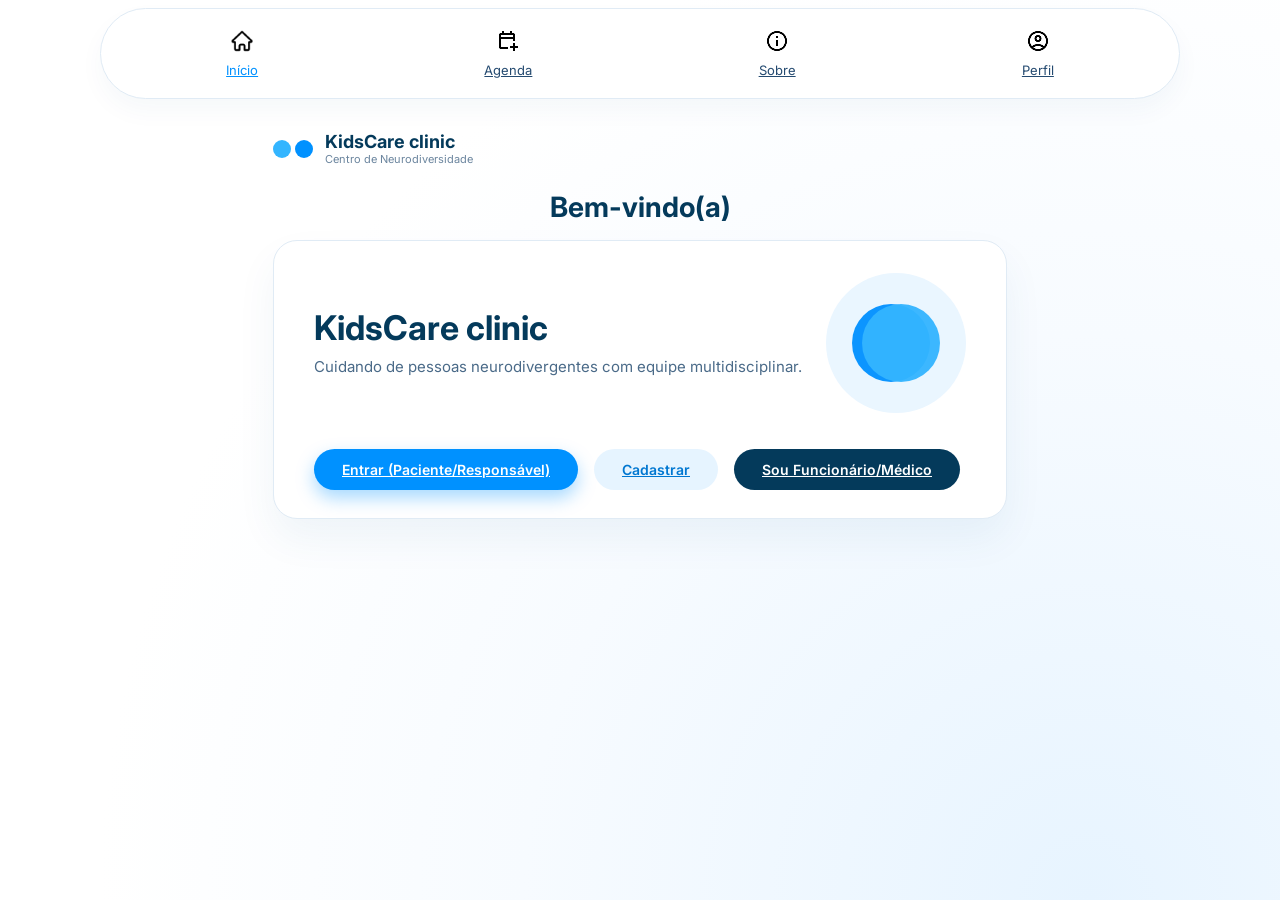
==== index.html @ 4a9fa418 "Feature: Front End of software" ====
<!DOCTYPE html>
<html lang="pt-BR">
<head>
  <meta charset="UTF-8">
  <title>KidsCare clinic - Bem-vindo(a)</title>
  <meta name="viewport" content="width=device-width, initial-scale=1.0">
  <!-- Fonte Google (opcional) -->
  <link rel="preconnect" href="https://fonts.googleapis.com">
  <link rel="preconnect" href="https://fonts.gstatic.com" crossorigin>
  <link href="https://fonts.googleapis.com/css2?family=Inter:wght@300;400;500;600;700&display=swap" rel="stylesheet">
  <link rel="stylesheet" href="css/styles.css">
</head>
<body>
  <div class="app">
    <!-- Barra de navegação superior -->
    <header class="topbar">
      <div class="topbar-inner">
                <nav class="topbar-menu">
          <a class="topbar-item active" href="index.html">
            <span class="topbar-icon">
              <img src="img/botao-de-inicio.png" alt="Logo" style="width: 24px; height: 24px;">
            </span>
            <span class="topbar-label">Início</span>
          </a>
          <a class="topbar-item" href="agendamentos.html">
            <span class="topbar-icon">
              <img src="img/calendar.png" style="width: 24px; height: 24px;">
            </span>
            <span class="topbar-label">Agenda</span>
          </a>
          <a class="topbar-item" href="inicio-clinica.html">
            <span class="topbar-icon">
              <img src="img/info.png" style="width: 24px; height: 24px;">
            </span>
            <span class="topbar-label">Sobre</span>
          </a>
          <a class="topbar-item" href="login-paciente.html">
            <span class="topbar-icon">
              <img src="img/user.png" style="width: 24px; height: 24px;">
            </span>
            <span class="topbar-label">Perfil</span>
          </a>
        </nav>
      </div>
    </header>

    <main class="content">
      <!-- Logo e título da clínica -->
      <section class="logo-row">
        <div class="logo-wrapper">
          <div class="logo-mark">
            <span class="circle circle-left"></span>
            <span class="circle circle-right"></span>
          </div>
          <div class="logo-text">
            <span class="logo-title">KidsCare clinic</span>
            <span class="logo-subtitle">Centro de Neurodiversidade</span>
          </div>
        </div>
      </section>

      <!-- Título de boas-vindas -->
      <section class="welcome-row">
        <h1 class="welcome-title">Bem-vindo(a)</h1>
      </section>

      <!-- Card principal -->
      <section class="hero-card">
        <div class="hero-header">
          <div class="hero-text">
            <h2 class="hero-title">KidsCare clinic</h2>
            <p class="hero-subtitle">
              Cuidando de pessoas neurodivergentes com equipe multidisciplinar.
            </p>
          </div>
          <div class="hero-graphic">
            <div class="graphic-outer-circle">
              <span class="graphic-circle graphic-circle-left"></span>
              <span class="graphic-circle graphic-circle-right"></span>
            </div>
          </div>
        </div>

        <div class="hero-actions">
          <a class="btn btn-primary" href="login-paciente.html">
            Entrar (Paciente/Responsável)
          </a>
          <a class="btn btn-secondary" href="cadastro.html">
            Cadastrar
          </a>
          <a class="btn btn-dark" href="acesso-profissional.html">
            Sou Funcionário/Médico
          </a>
        </div>
      </section>
    </main>
  </div>
</body>
</html>
---- css/styles.css ----
/* ==========================================================================
   Layout base
   ========================================================================== */
*,
*::before,
*::after {
  box-sizing: border-box;
}

html, body {
  height: 100%;
}

body {
  margin: 0;
  font-family: 'Inter', system-ui, -apple-system, BlinkMacSystemFont, 'Segoe UI', sans-serif;
  background:
    radial-gradient(circle at 85% 100%, #e7f4ff 0, #f7fbff 40%, #ffffff 70%);
  color: #043a5b;
}

.app {
  min-height: 100vh;
  display: flex;
  flex-direction: column;
}

/* ==========================================================================
   Topbar
   ========================================================================== */

.topbar {
  width: 100%;
  padding: 8px 16px 0;
}

.topbar-inner {
  max-width: 1080px;
  margin: 0 auto;
  background-color: #ffffff;
  border-radius: 999px;
  border: 1px solid #e0ebf5;
  box-shadow: 0 12px 24px rgba(16, 82, 132, 0.04);
}

.topbar-menu {
  display: flex;
  align-items: center;
  justify-content: space-around;
  padding: 12px 24px;
  gap: 24px;
}

.topbar-item {
  border: none;
  background: transparent;
  cursor: pointer;
  display: flex;
  flex-direction: column;
  align-items: center;
  gap: 4px;
  padding: 8px 16px;
  border-radius: 999px;
  font-size: 13px;
  color: #244a70;
  transition: background 0.2s ease, color 0.2s ease, transform 0.1s ease;
}

.topbar-icon {
  font-size: 20px;
}

.topbar-item:hover {
  background-color: #f1f7ff;
  transform: translateY(-1px);
}

.topbar-item.active {
  color: #0091ff;
}

/* ==========================================================================
   Conteúdo principal
   ========================================================================== */

.content {
  max-width: 1080px;
  margin: 24px auto 40px;
  padding: 0 16px 40px;
}

.logo-row {
  margin-top: 8px;
}

.logo-wrapper {
  display: inline-flex;
  align-items: center;
  gap: 12px;
}

.logo-mark {
  position: relative;
  width: 40px;
  height: 24px;
}

.circle {
  position: absolute;
  top: 50%;
  transform: translateY(-50%);
  width: 18px;
  height: 18px;
  border-radius: 999px;
}

.circle-left {
  left: 0;
  background-color: #33b5ff;
}

.circle-right {
  right: 0;
  background-color: #0091ff;
}

.logo-text {
  display: flex;
  flex-direction: column;
  justify-content: center;
}

.logo-title {
  font-size: 18px;
  font-weight: 700;
  color: #043a5b;
}

.logo-subtitle {
  font-size: 11px;
  color: #6b859e;
}

/* Boas-vindas */

.welcome-row {
  margin: 24px 0 16px;
  text-align: center;
}

.welcome-title {
  margin: 0;
  font-size: 28px;
  color: #043a5b;
  font-weight: 700;
}

/* ==========================================================================
   Card principal
   ========================================================================== */

.hero-card {
  background-color: #ffffff;
  border-radius: 24px;
  border: 1px solid #e0ebf5;
  box-shadow: 0 20px 40px rgba(11, 77, 128, 0.06);
  padding: 32px 40px 28px;
  display: flex;
  flex-direction: column;
  gap: 36px;
}

.hero-header {
  display: flex;
  align-items: center;
  justify-content: space-between;
  gap: 24px;
}

.hero-text {
  max-width: 520px;
}

.hero-title {
  margin: 0 0 8px;
  font-size: 34px;
  color: #043a5b;
}

.hero-subtitle {
  margin: 0;
  font-size: 15px;
  line-height: 1.5;
  color: #4a6a88;
}

.hero-graphic {
  flex: 0 0 auto;
}

.graphic-outer-circle {
  position: relative;
  width: 140px;
  height: 140px;
  border-radius: 999px;
  background-color: #eaf6ff;
  display: flex;
  align-items: center;
  justify-content: center;
}

.graphic-circle {
  position: absolute;
  width: 78px;
  height: 78px;
  border-radius: 999px;
  opacity: 0.95;
}

.graphic-circle-left {
  left: 26px;
  background-color: #0091ff;
}

.graphic-circle-right {
  right: 26px;
  background-color: #33b5ff;
}

/* Botões */

.hero-actions {
  display: flex;
  flex-wrap: wrap;
  gap: 16px;
}

.btn {
  border-radius: 999px;
  padding: 12px 28px;
  font-size: 14px;
  font-weight: 600;
  border: none;
  cursor: pointer;
  transition: box-shadow 0.18s ease, transform 0.1s ease, background-color 0.18s ease,
    color 0.18s ease;
  white-space: nowrap;
}

.btn-primary {
  background-color: #0091ff;
  color: #ffffff;
  box-shadow: 0 8px 18px rgba(0, 145, 255, 0.35);
}

.btn-primary:hover {
  background-color: #0077d1;
  transform: translateY(-1px);
  box-shadow: 0 10px 22px rgba(0, 119, 209, 0.38);
}

.btn-secondary {
  background-color: #e6f4ff;
  color: #0077d1;
}

.btn-secondary:hover {
  background-color: #d3ebff;
  transform: translateY(-1px);
}

.btn-dark {
  background-color: #043a5b;
  color: #ffffff;
}

.btn-dark:hover {
  background-color: #02273d;
  transform: translateY(-1px);
}

/* ==========================================================================
   Responsividade
   ========================================================================== */

@media (max-width: 768px) {
  .topbar-inner {
    border-radius: 24px;
  }

  .topbar-menu {
    justify-content: space-between;
    padding-inline: 16px;
  }

  .content {
    margin-top: 16px;
  }

  .hero-card {
    padding: 24px 20px 24px;
  }

  .hero-header {
    flex-direction: column;
    align-items: flex-start;
  }

  .hero-graphic {
    align-self: center;
  }

  .hero-title {
    font-size: 26px;
  }

  .welcome-title {
    font-size: 24px;
  }

  .hero-actions {
    justify-content: center;
  }

  .btn {
    width: 100%;
    text-align: center;
  }
}


/* ==========================================================================
   Página de Login
   ========================================================================== */

.page-title-row {
  margin: 32px 0 16px;
  text-align: center;
}

.page-title {
  margin: 0;
  font-size: 30px;
  font-weight: 700;
  color: #043a5b;
}

.login-wrapper {
  display: flex;
  justify-content: center;
  margin-top: 8px;
}

.login-card {
  width: 100%;
  max-width: 520px;
  background-color: #ffffff;
  border-radius: 20px;
  border: 1px solid #e0ebf5;
  box-shadow: 0 18px 36px rgba(11, 77, 128, 0.06);
  padding: 24px 32px 20px;
}

.login-card-header {
  margin-bottom: 16px;
}

.login-card-title {
  margin: 0;
  font-size: 16px;
  font-weight: 700;
  color: #043a5b;
}

.form-group {
  display: flex;
  flex-direction: column;
  gap: 6px;
  margin-bottom: 14px;
}

.form-label {
  font-size: 13px;
  font-weight: 500;
  color: #244a70;
}

.form-control {
  border-radius: 10px;
  border: 1px solid #d7e5f3;
  background-color: #f4f8ff;
  padding: 12px 14px;
  font-size: 14px;
  outline: none;
  transition: border-color 0.16s ease, box-shadow 0.16s ease, background-color 0.16s ease;
}

.form-control::placeholder {
  color: #9fb3c6;
}

.form-control:focus {
  background-color: #ffffff;
  border-color: #0091ff;
  box-shadow: 0 0 0 2px rgba(0, 145, 255, 0.15);
}

.btn-block {
  width: 100%;
  justify-content: center;
}

.login-footer {
  margin-top: 10px;
}

.login-footer a {
  font-size: 12px;
  color: #0091ff;
  text-decoration: none;
}

.login-footer a:hover {
  text-decoration: underline;
}

@media (max-width: 768px) {
  .page-title-row {
    margin-top: 24px;
  }

  .page-title {
    font-size: 24px;
  }

  .login-card {
    padding-inline: 20px;
  }
}


/* ==========================================================================
   Página de Cadastro
   ========================================================================== */

.signup-wrapper {
  display: flex;
  justify-content: center;
  margin-top: 8px;
}

.signup-card {
  width: 100%;
  max-width: 920px;
  background-color: #ffffff;
  border-radius: 20px;
  border: 1px solid #e0ebf5;
  box-shadow: 0 18px 36px rgba(11, 77, 128, 0.06);
  padding: 24px 32px 28px;
}

.signup-card-header {
  margin-bottom: 18px;
}

.signup-card-title {
  margin: 0;
  font-size: 16px;
  font-weight: 700;
  color: #043a5b;
}

.signup-grid {
  display: grid;
  grid-template-columns: repeat(2, minmax(0, 1fr));
  column-gap: 24px;
  row-gap: 14px;
}

.signup-actions {
  display: flex;
  justify-content: center;
  margin-top: 24px;
}

.signup-actions .btn-primary {
  min-width: 230px;
}

@media (max-width: 900px) {
  .signup-card {
    padding-inline: 22px;
  }

  .signup-grid {
    grid-template-columns: 1fr;
  }
}


/* ==========================================================================
   Página de Acesso Profissional
   ========================================================================== */

.pro-wrapper {
  display: flex;
  justify-content: center;
  margin-top: 8px;
}

.pro-card {
  width: 100%;
  max-width: 820px;
  background-color: #ffffff;
  border-radius: 20px;
  border: 1px solid #e0ebf5;
  box-shadow: 0 18px 36px rgba(11, 77, 128, 0.06);
  padding: 24px 32px 24px;
}

.pro-card-header {
  margin-bottom: 18px;
}

.pro-card-title {
  margin: 0;
  font-size: 16px;
  font-weight: 700;
  color: #043a5b;
}

.pro-grid {
  display: grid;
  grid-template-columns: repeat(2, minmax(0, 1fr));
  column-gap: 24px;
  row-gap: 14px;
}

.pro-actions {
  margin-top: 20px;
}

@media (max-width: 900px) {
  .pro-card {
    padding-inline: 22px;
  }

  .pro-grid {
    grid-template-columns: 1fr;
  }
}


/* ==========================================================================
   Página Início - Sobre a clínica
   ========================================================================== */

.about-wrapper {
  display: flex;
  flex-direction: column;
  gap: 20px;
  margin-top: 8px;
}

.about-card {
  background-color: #ffffff;
  border-radius: 20px;
  border: 1px solid #e0ebf5;
  box-shadow: 0 18px 36px rgba(11, 77, 128, 0.06);
  padding: 24px 32px 28px;
}

.about-header {
  margin-bottom: 18px;
}

.about-title {
  margin: 0 0 4px;
  font-size: 16px;
  font-weight: 700;
  color: #043a5b;
}

.about-text {
  margin: 0;
  font-size: 14px;
  color: #4a6a88;
}

.about-grid {
  margin-top: 22px;
  display: grid;
  grid-template-columns: repeat(3, minmax(0, 1fr));
  column-gap: 20px;
  row-gap: 18px;
}

.about-photo {
  background-color: #e6f4ff;
  border-radius: 18px;
  overflow: hidden;
  display: flex;
  align-items: center;
  justify-content: center;
}

.about-photo img {
  width: 100%;
  height: 100%;
  object-fit: cover;
  display: block;
}

/* Card de horários */

.schedule-card {
  background-color: #ffffff;
  border-radius: 20px;
  border: 1px solid #e0ebf5;
  box-shadow: 0 18px 36px rgba(11, 77, 128, 0.05);
  padding: 18px 32px;
  font-size: 14px;
  color: #043a5b;
}

@media (max-width: 900px) {
  .about-card {
    padding-inline: 22px;
  }

  .about-grid {
    grid-template-columns: repeat(2, minmax(0, 1fr));
  }
}

@media (max-width: 600px) {
  .about-grid {
    grid-template-columns: 1fr;
  }
}


/* ==========================================================================
   Página de Agendamentos
   ========================================================================== */

.appointments-wrapper {
  margin-top: 8px;
}

.appointments-card {
  background-color: #ffffff;
  border-radius: 20px;
  border: 1px solid #e0ebf5;
  box-shadow: 0 18px 36px rgba(11, 77, 128, 0.06);
  padding: 24px 32px 28px;
}

.appointments-grid {
  display: grid;
  grid-template-columns: 1fr 1.1fr;
  column-gap: 32px;
  row-gap: 24px;
}

.booking-column,
.doctors-column {
  display: flex;
  flex-direction: column;
}

.card-section-title {
  margin: 0 0 18px;
  font-size: 16px;
  font-weight: 700;
  color: #043a5b;
}

.card-section-subtitle {
  margin: -12px 0 14px;
  font-size: 13px;
  color: #4a6a88;
}

.appointments-spacer {
  margin-top: 10px;
}

.btn-ghost {
  background-color: #f2f7ff;
  color: #0091ff;
}

.btn-ghost:hover {
  background-color: #e3efff;
}

.doctor-list {
  display: flex;
  flex-direction: column;
  gap: 12px;
}

.doctor-item {
  display: flex;
  align-items: center;
  gap: 14px;
  background-color: #f7fbff;
  border-radius: 16px;
  border: 1px solid #e0ebf5;
  padding: 14px 18px;
}

.doctor-avatar {
  flex: 0 0 auto;
  width: 44px;
  height: 44px;
  border-radius: 50%;
  background-color: #e0f1ff;
}

.doctor-info {
  display: flex;
  flex-direction: column;
  gap: 2px;
}

.doctor-name {
  font-size: 14px;
  font-weight: 600;
  color: #043a5b;
}

.doctor-meta {
  font-size: 12px;
  color: #6b859e;
}

.doctor-select-btn {
  margin-left: auto;
  padding-inline: 22px;
  font-size: 13px;
}

@media (max-width: 900px) {
  .appointments-card {
    padding-inline: 22px;
  }

  .appointments-grid {
    grid-template-columns: 1fr;
  }
}
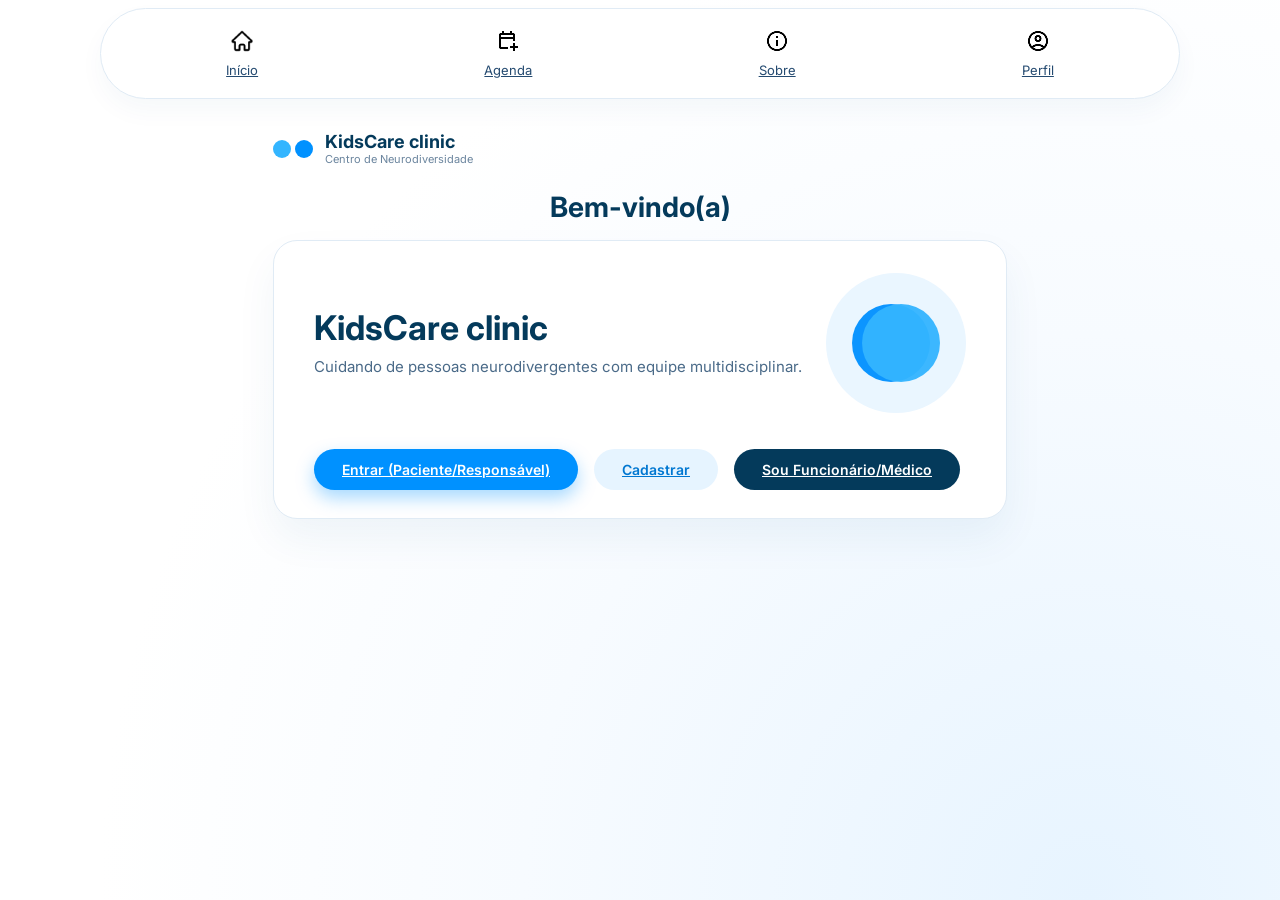
==== commit 26d49a47: "Remove active class from topbar menu items in multiple HTML files" ====
--- a/index.html
+++ b/index.html
@@ -16,7 +16,7 @@
     <header class="topbar">
       <div class="topbar-inner">
                 <nav class="topbar-menu">
-          <a class="topbar-item active" href="index.html">
+          <a class="topbar-item" href="index.html">
             <span class="topbar-icon">
               <img src="img/botao-de-inicio.png" alt="Logo" style="width: 24px; height: 24px;">
             </span>
